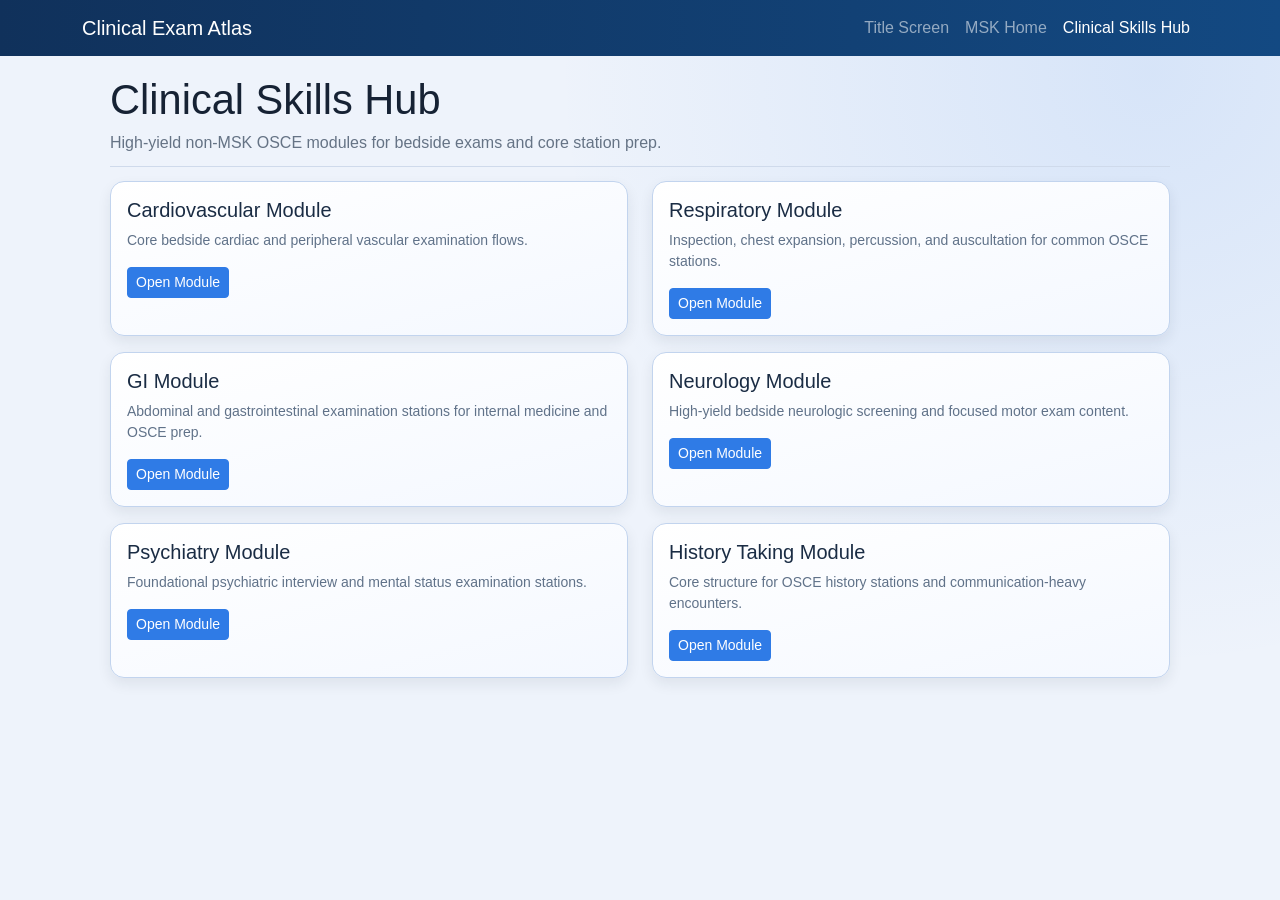
==== clinical_hub.html @ a80b08f0 "Remove tests outside booklet" ====
<!DOCTYPE html>
<html lang="en">
<head>
  <meta charset="UTF-8" />
  <meta name="viewport" content="width=device-width, initial-scale=1.0" />
  <title>Clinical Exam Atlas - Clinical Skills Hub</title>
  <link href="https://cdn.jsdelivr.net/npm/bootstrap@5.1.3/dist/css/bootstrap.min.css" rel="stylesheet">
  <link rel="stylesheet" href="assets/css/common.css">
  <link rel="stylesheet" href="assets/css/msk-minimal.css">
</head>
<body>
  <nav class="navbar navbar-expand-lg navbar-dark bg-primary">
    <div class="container">
      <a class="navbar-brand" href="title.html">Clinical Exam Atlas</a>
      <button class="navbar-toggler" type="button" data-bs-toggle="collapse" data-bs-target="#navbarNav">
        <span class="navbar-toggler-icon"></span>
      </button>
      <div class="collapse navbar-collapse" id="navbarNav">
        <ul class="navbar-nav ms-auto">
          <li class="nav-item"><a class="nav-link" href="title.html">Title Screen</a></li>
          <li class="nav-item"><a class="nav-link" href="msk.html">MSK Home</a></li>
          <li class="nav-item"><a class="nav-link active" href="clinical_hub.html">Clinical Skills Hub</a></li>
        </ul>
      </div>
    </div>
  </nav>

  <main class="minimal-shell">
    <section class="minimal-head">
      <h1>Clinical Skills Hub</h1>
      <p>High-yield non-MSK OSCE modules for bedside exams and core station prep.</p>
    </section>

    <section class="minimal-list">
      <div id="hubGrid" class="row"></div>
    </section>
  </main>

  <script src="internal_data.js?v=2"></script>
  <script src="assets/js/clinical-hub.js?v=2"></script>
  <script src="https://cdn.jsdelivr.net/npm/bootstrap@5.1.3/dist/js/bootstrap.bundle.min.js"></script>
</body>
</html>
---- assets/css/common.css ----
.exam-card {
  transition: transform 0.2s;
  cursor: pointer;
}

.exam-card:hover {
  transform: translateY(-5px);
}

.step-item {
  margin: 10px 0;
  padding: 10px;
  background-color: #f8f9fa;
  border-radius: 5px;
}

.special-test {
  background-color: #e3f2fd;
  padding: 8px;
  margin: 5px 0;
  border-radius: 4px;
}

.exam-icon {
  flex-shrink: 0;
  display: flex;
  align-items: center;
  justify-content: center;
}

.exam-card .card-body {
  min-height: 120px;
}

.anatomy-image {
  width: 80px;
  height: 80px;
  object-fit: contain;
  border-radius: 8px;
  border: 2px solid #dee2e6;
}

.fallback-icon {
  width: 80px;
  height: 80px;
  display: flex;
  align-items: center;
  justify-content: center;
  background-color: #f8f9fa;
  border-radius: 8px;
  border: 2px solid #dee2e6;
}

.app-credits {
  margin-top: 2rem;
  margin-bottom: 2rem;
  padding: 1rem 1.1rem;
  border: 1px solid #d5e1f3;
  border-radius: 14px;
  background: rgba(255, 255, 255, 0.9);
  box-shadow: 0 10px 20px rgba(22, 34, 52, 0.05);
  color: #34475f;
}

.app-credits-title {
  margin: 0 0 0.45rem;
  color: #1d4580;
  font-size: 0.92rem;
  font-weight: 700;
  letter-spacing: 0.05em;
  text-transform: uppercase;
}

.app-credits-copy {
  margin: 0;
  font-size: 0.92rem;
  line-height: 1.55;
}

@media (max-width: 768px) {
  .anatomy-image,
  .fallback-icon {
    width: 60px;
    height: 60px;
  }

  .exam-card .card-body {
    min-height: 100px;
    padding: 15px;
  }

  .card-title {
    font-size: 1rem;
  }

  .card-text {
    font-size: 0.875rem;
  }

  .btn-sm {
    font-size: 0.8rem;
    padding: 0.375rem 0.75rem;
  }

  .exam-icon {
    margin-right: 10px !important;
  }

  .container {
    padding-left: 10px;
    padding-right: 10px;
  }
}

@media (max-width: 576px) {
  .anatomy-image,
  .fallback-icon {
    width: 50px;
    height: 50px;
  }

  .exam-card .card-body {
    min-height: 90px;
    padding: 12px;
  }

  .card-title {
    font-size: 0.95rem;
    margin-bottom: 8px;
  }

  .card-text {
    font-size: 0.8rem;
    line-height: 1.3;
  }

  .btn-sm {
    font-size: 0.75rem;
    padding: 0.25rem 0.5rem;
  }

  .d-flex.gap-2 {
    gap: 0.5rem !important;
  }

  h1 {
    font-size: 1.75rem;
  }

  .lead {
    font-size: 1rem;
  }
}
---- assets/css/msk-minimal.css ----
:root {
  --min-bg: #eef3fb;
  --min-panel: #ffffff;
  --min-line: #cfdaeb;
  --min-ink: #162234;
  --min-muted: #657385;
  --min-accent: #0e4ca3;
  --scan-accent: #2f7be6;
  --scan-tint: #f4f8ff;
}

body {
  margin: 0;
  min-height: 100vh;
  background:
    radial-gradient(circle at 90% 8%, rgba(47, 123, 230, 0.12), transparent 42%),
    var(--min-bg);
  color: var(--min-ink);
  font-family: "Avenir Next", "Segoe UI", sans-serif;
}

.navbar {
  background: linear-gradient(90deg, #10315b, #134982);
}

.minimal-shell {
  width: min(1060px, 93vw);
  margin: 1.2rem auto 2.2rem;
}

.minimal-head {
  padding-bottom: 0.7rem;
  border-bottom: 1px solid var(--min-line);
}

.minimal-head h1 {
  margin: 0;
  font-size: clamp(1.7rem, 4vw, 2.6rem);
}

.minimal-head p {
  margin: 0.35rem 0 0;
  color: var(--min-muted);
}

.minimal-search {
  margin-top: 1rem;
  background: var(--min-panel);
  border: 1px solid var(--min-line);
  border-radius: 14px;
  padding: 1rem;
}

.minimal-search .form-label {
  font-weight: 700;
}

.minimal-search .form-control {
  border: 1px solid #cbd6e2;
}

.minimal-search .form-control:focus {
  border-color: var(--min-accent);
  box-shadow: 0 0 0 0.2rem rgba(14, 76, 163, 0.15);
}

.minimal-search .form-text {
  color: var(--min-muted);
}

.minimal-list {
  margin-top: 0.9rem;
}

.minimal-list .exam-card {
  border: 1px solid #c2d4ee;
  border-radius: 14px;
  background: linear-gradient(165deg, var(--min-panel), var(--scan-tint));
  box-shadow: 0 6px 14px rgba(22, 34, 52, 0.08);
  transition: transform 0.18s ease, box-shadow 0.18s ease, border-color 0.18s ease;
}

.minimal-list .exam-card:hover {
  transform: translateY(-6px);
  box-shadow: 0 16px 28px rgba(22, 34, 52, 0.15);
  border-color: #85ace0;
}

.minimal-list .card-title {
  color: #1a2c44;
}

.minimal-list .card-text {
  color: #607289;
}

.minimal-list .anatomy-image {
  border-color: #bad0eb;
  background: #f8fbff;
}

.minimal-list .btn-primary {
  background: var(--scan-accent);
  border-color: var(--scan-accent);
}

.minimal-list .btn-outline-primary {
  color: var(--scan-accent);
  border-color: #98b9e8;
}

.minimal-list .btn-outline-primary:hover {
  color: #fff;
  background: var(--scan-accent);
  border-color: var(--scan-accent);
}
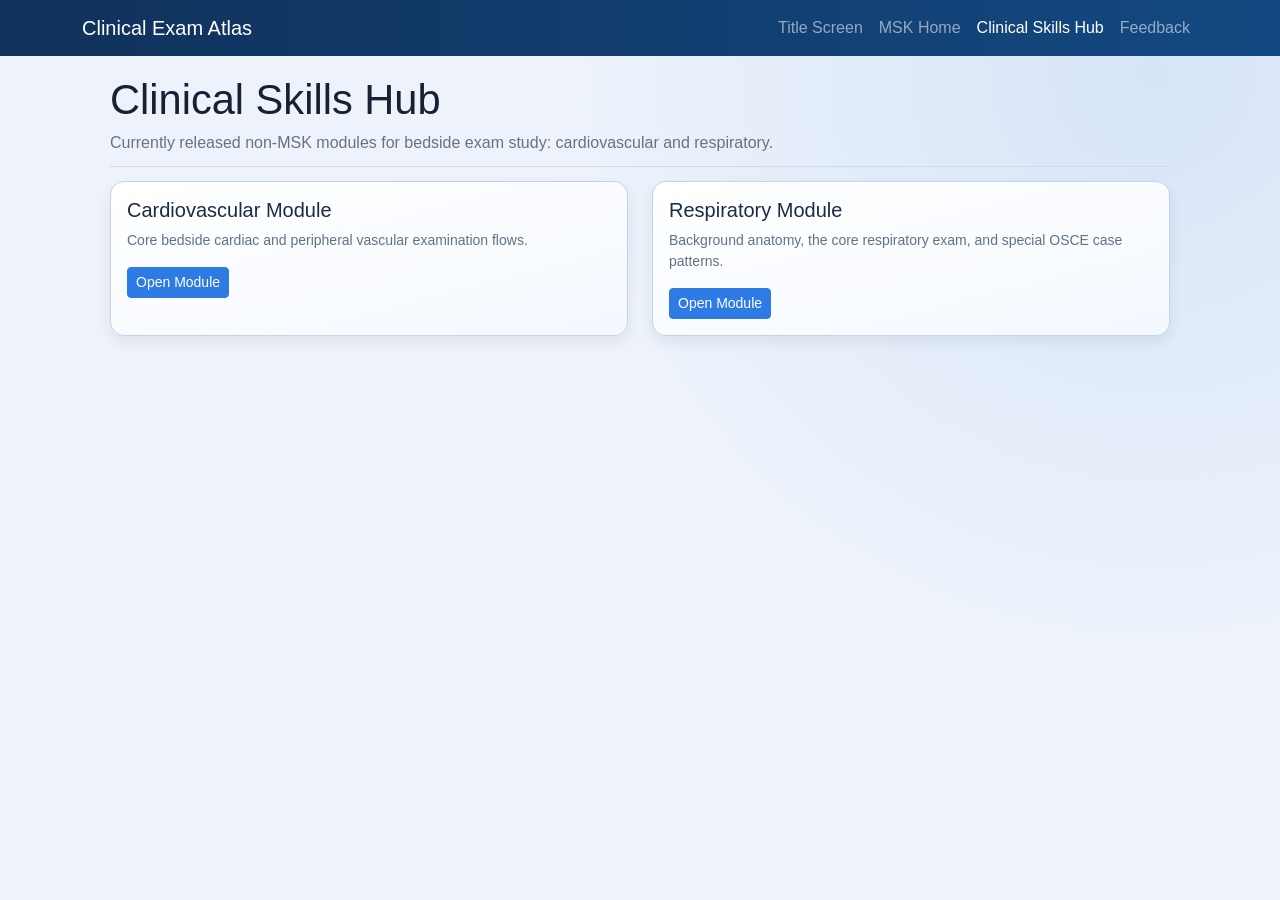
==== commit df70e24d: "Add quiz overhaul, feedback link, and new simulation tests" ====
--- a/clinical_hub.html
+++ b/clinical_hub.html
@@ -20,6 +20,7 @@
           <li class="nav-item"><a class="nav-link" href="title.html">Title Screen</a></li>
           <li class="nav-item"><a class="nav-link" href="msk.html">MSK Home</a></li>
           <li class="nav-item"><a class="nav-link active" href="clinical_hub.html">Clinical Skills Hub</a></li>
+          <li class="nav-item"><a class="nav-link" href="https://forms.gle/bzwQo7UkaC4LWJS56" target="_blank" rel="noopener noreferrer">Feedback</a></li>
         </ul>
       </div>
     </div>
@@ -28,7 +29,7 @@
   <main class="minimal-shell">
     <section class="minimal-head">
       <h1>Clinical Skills Hub</h1>
-      <p>High-yield non-MSK OSCE modules for bedside exams and core station prep.</p>
+      <p>Currently released non-MSK modules for bedside exam study: cardiovascular and respiratory.</p>
     </section>
 
     <section class="minimal-list">
--- a/assets/css/common.css
+++ b/assets/css/common.css
@@ -28,27 +28,34 @@
   justify-content: center;
 }
 
+.anatomy-frame {
+  width: 80px;
+  height: 80px;
+  overflow: hidden;
+  border-radius: 8px;
+  border: 2px solid #dee2e6;
+  background: #ffffff;
+}
+
 .exam-card .card-body {
   min-height: 120px;
 }
 
 .anatomy-image {
-  width: 80px;
-  height: 80px;
-  object-fit: contain;
-  border-radius: 8px;
-  border: 2px solid #dee2e6;
+  width: 100%;
+  height: 100%;
+  object-fit: cover;
+  object-position: center;
+  transform: scale(1.12);
 }
 
 .fallback-icon {
-  width: 80px;
-  height: 80px;
+  width: 100%;
+  height: 100%;
   display: flex;
   align-items: center;
   justify-content: center;
   background-color: #f8f9fa;
-  border-radius: 8px;
-  border: 2px solid #dee2e6;
 }
 
 .app-credits {
@@ -77,11 +84,68 @@
   line-height: 1.55;
 }
 
+.credits-shell {
+  margin-bottom: 3rem;
+}
+
+.credits-hero {
+  margin-bottom: 1rem;
+}
+
+.credits-hero h1 {
+  color: #162234;
+}
+
+.credits-hero p {
+  color: #657385;
+}
+
+.credits-grid {
+  display: grid;
+  grid-template-columns: repeat(2, minmax(0, 1fr));
+  gap: 1.25rem;
+  margin-bottom: 1.25rem;
+}
+
+.credits-card {
+  margin-bottom: 1.25rem;
+}
+
+.credits-card-wide {
+  margin-bottom: 1.25rem;
+}
+
+.credits-card h2 {
+  margin: 0 0 0.8rem;
+  color: #1a2c44;
+  font-size: 1.15rem;
+}
+
+.credits-card-copy {
+  margin: 0 0 0.85rem;
+  color: #42556f;
+  line-height: 1.6;
+}
+
+.credits-reference-list {
+  margin: 0;
+  padding-left: 1.1rem;
+  color: #42556f;
+}
+
+.credits-reference-list li {
+  margin-bottom: 0.65rem;
+  line-height: 1.55;
+}
+
 @media (max-width: 768px) {
-  .anatomy-image,
-  .fallback-icon {
+  .anatomy-frame {
     width: 60px;
     height: 60px;
+  }
+
+  .credits-grid {
+    grid-template-columns: 1fr;
   }
 
   .exam-card .card-body {
@@ -113,8 +177,7 @@
 }
 
 @media (max-width: 576px) {
-  .anatomy-image,
-  .fallback-icon {
+  .anatomy-frame {
     width: 50px;
     height: 50px;
   }
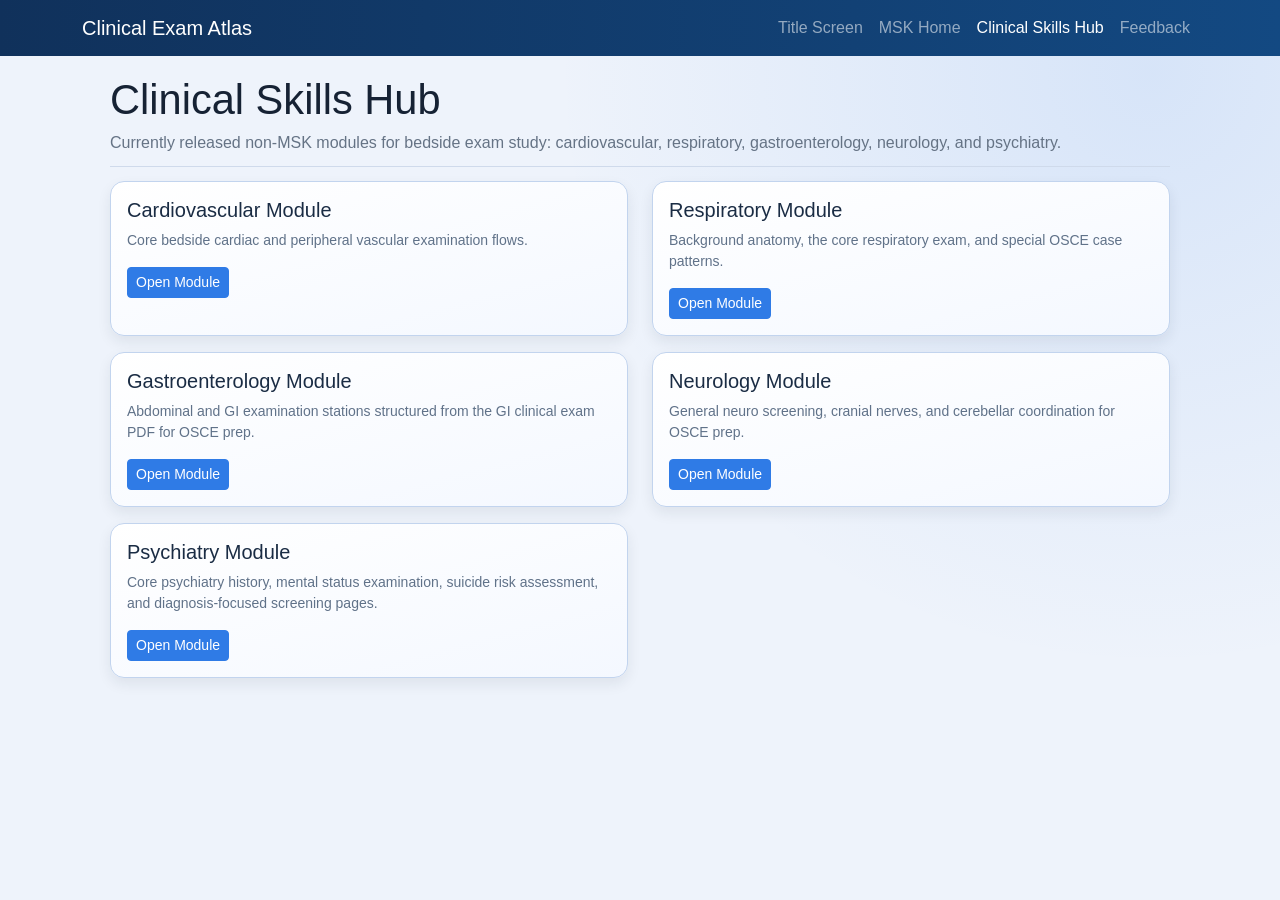
==== commit a56aa5fe: "Add and refine core clinical modules" ====
--- a/clinical_hub.html
+++ b/clinical_hub.html
@@ -29,7 +29,7 @@
   <main class="minimal-shell">
     <section class="minimal-head">
       <h1>Clinical Skills Hub</h1>
-      <p>Currently released non-MSK modules for bedside exam study: cardiovascular and respiratory.</p>
+      <p>Currently released non-MSK modules for bedside exam study: cardiovascular, respiratory, gastroenterology, neurology, and psychiatry.</p>
     </section>
 
     <section class="minimal-list">
@@ -37,8 +37,8 @@
     </section>
   </main>
 
-  <script src="internal_data.js?v=2"></script>
-  <script src="assets/js/clinical-hub.js?v=2"></script>
+  <script src="internal_data.js?v=5"></script>
+  <script src="assets/js/clinical-hub.js?v=5"></script>
   <script src="https://cdn.jsdelivr.net/npm/bootstrap@5.1.3/dist/js/bootstrap.bundle.min.js"></script>
 </body>
 </html>
